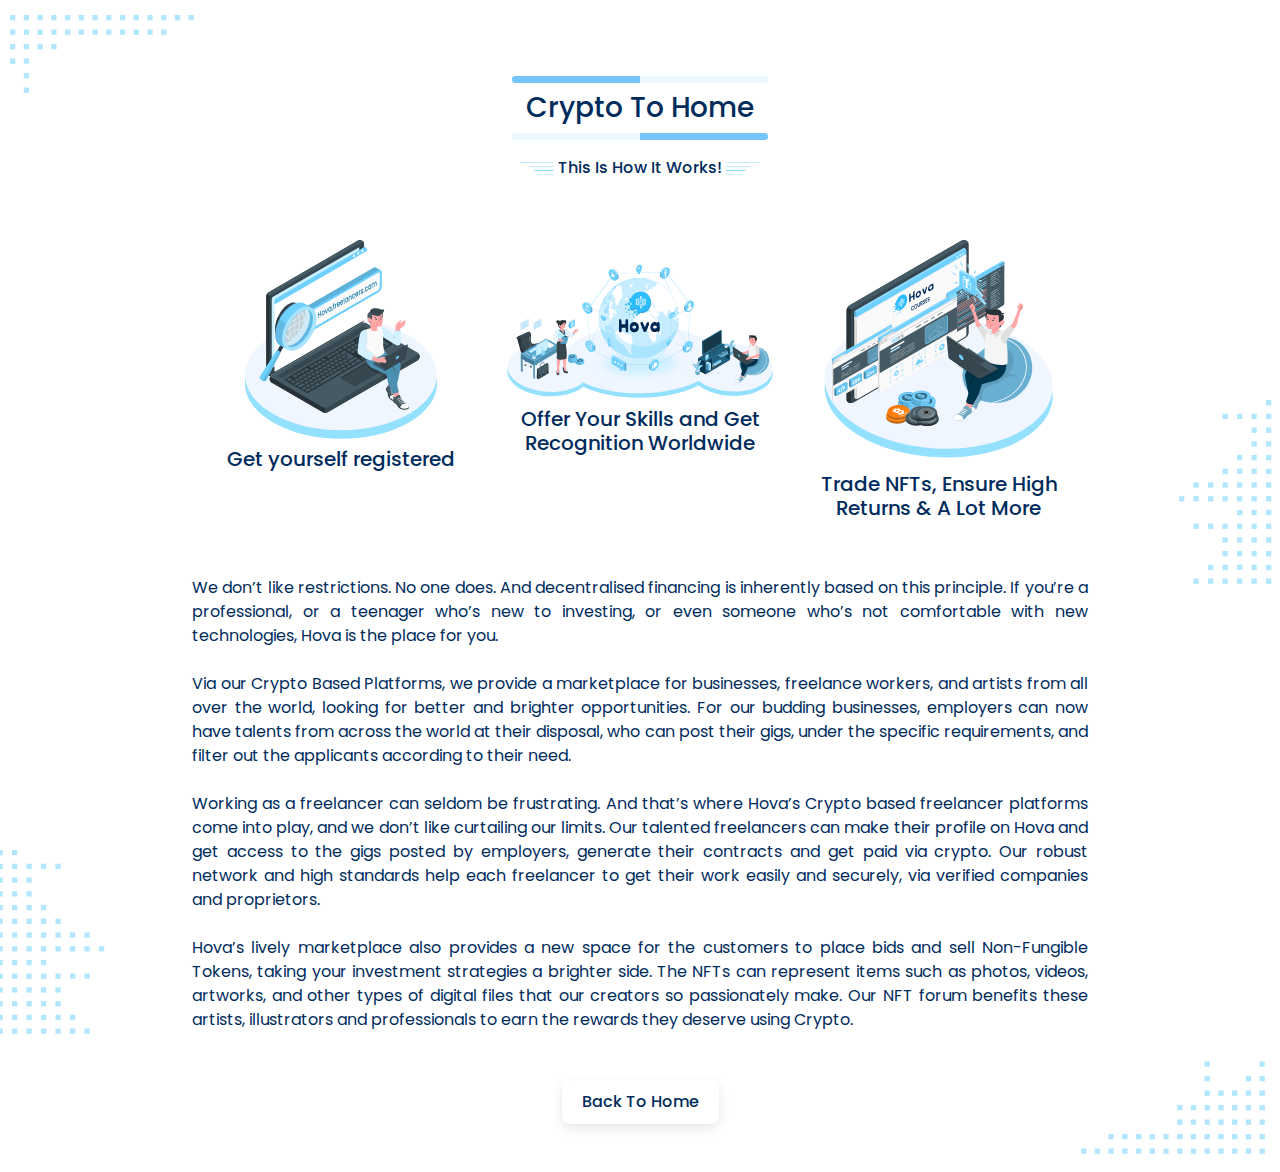
==== crypto-based-platform.html @ c8c5dfa0 "4 pages added" ====
<!DOCTYPE html>
<html lang="en">

<head>
    <meta charset="UTF-8">
    <meta http-equiv="X-UA-Compatible" content="IE=edge">
    <meta name="viewport" content="width=device-width, initial-scale=1.0">
    <title>Hova| Crypto To Home</title>
    <link rel="icon" href="assets/images/Favicon_Png.png" type="image/icon type">
    <meta name="theme-color" content="#76C5FF">

    <!-- Bootstrap -->
    <link rel="stylesheet" href="https://cdn.jsdelivr.net/npm/bootstrap@4.6.0/dist/css/bootstrap.min.css">
    <script src="https://cdnjs.cloudflare.com/ajax/libs/jquery/3.6.0/jquery.min.js" integrity="sha512-894YE6QWD5I59HgZOGReFYm4dnWc1Qt5NtvYSaNcOP+u1T9qYdvdihz0PPSiiqn/+/3e7Jo4EaG7TubfWGUrMQ==" crossorigin="anonymous" referrerpolicy="no-referrer"></script>
    <script src="https://cdn.jsdelivr.net/npm/popper.js@1.16.1/dist/umd/popper.min.js"></script>
    <script src="https://cdn.jsdelivr.net/npm/bootstrap@4.6.0/dist/js/bootstrap.min.js"></script>
    <!-- Bootstrap End -->

    <!-- Fa fa icon -->
    <link rel="stylesheet" href="https://cdnjs.cloudflare.com/ajax/libs/font-awesome/4.7.0/css/font-awesome.min.css">
    <!-- Fa fa icon End -->

    <!--Aos Css-->
    <link href="https://unpkg.com/aos@2.3.1/dist/aos.css" rel="stylesheet">
    <!--Aos Css End-->

    <!-- Custom stylesheet -->
    <link rel="stylesheet" href="style.css">
    <link rel="stylesheet" href="timeline.css">
    <!-- Custom stylesheet End -->
</head>

<body class="position-relative">
    <!-- We are Listed on section -->
    <div class="dot2-img1">
        <img src="./assets/images/dot1-crytotohome.svg">
    </div>

    <div class="section-wrap col-10 mx-auto text-center">
        <hr class='colored mx-auto'>
        <h3 class="mt-n2 mb-n2">Crypto To Home</h3>
        <hr class='colored mx-auto' style="transform: rotate(180deg);">
        <div class="subhead"><img src="./assets/images/subleft.svg" alt="subleft"><span class="h6"> This Is How It
                Works! </span><img src="./assets/images/subright.svg" alt="subright" srcset=""></div>
    </div>

    <div class="row team-wrap mx-auto mb-5">
        <div class="col-lg-4 col-md-6 text-center"><img src="./assets/images/get-yourself-registered.svg" class="img-fluid" alt="callouragent">
            <div class="text-crypto h5 mt-2">Get yourself registered</div>
        </div>
        <div class="col-lg-4 col-md-6 text-center mt-4"><img src="./assets/images/offeryourskills.svg" class="img-fluid" alt="havea">
            <div class="text-crypto h5 mt-2">Offer Your Skills and Get Recognition Worldwide</div>
        </div>
        <div class="col-lg-4 col-md-6 text-center"><img src="./assets/images/tradenfts.svg" class="img-fluid" alt="Start Your Investment">
            <div class="text-crypto h5 mt-2">Trade NFTs, Ensure High Returns & A Lot More</div>
        </div>
        <div class="dot2-img2">
            <img src="./assets/images/dot2-crytotohome.svg">
        </div>
        <div class="dot2-img3">
            <img src="./assets/images/dot3-crytotohome.svg">
        </div>
        <div class="contents text-justify mt-5">
            We don’t like restrictions. No one does. And decentralised financing is inherently based on this principle. If you’re a professional, or a teenager who’s new to investing, or even someone who’s not comfortable with new technologies, Hova is the place
            for you. <br><br> Via our Crypto Based Platforms, we provide a marketplace for businesses, freelance workers, and artists from all over the world, looking for better and brighter opportunities. For our budding businesses, employers
            can now have talents from across the world at their disposal, who can post their gigs, under the specific requirements, and filter out the applicants according to their need.

            <br><br>Working as a freelancer can seldom be frustrating. And that’s where Hova’s Crypto based freelancer platforms come into play, and we don’t like curtailing our limits. Our talented freelancers can make their profile on Hova and get access
            to the gigs posted by employers, generate their contracts and get paid via crypto. Our robust network and high standards help each freelancer to get their work easily and securely, via verified companies and proprietors.<br><br>Hova’s lively
            marketplace also provides a new space for the customers to place bids and sell Non-Fungible Tokens, taking your investment strategies a brighter side. The NFTs can represent items such as photos, videos, artworks, and other types of digital
            files that our creators so passionately make. Our NFT forum benefits these artists, illustrators and professionals to earn the rewards they deserve using Crypto.

        </div>
        <a href="./index.html#CryptoToHome"><button type="button" class="shadow9 col-lg-12 mt-5 custom-button">Back To
                Home</button></a>
        <div class="dot2-img4">
            <img src="./assets/images/dot4-crytotohome.svg">
        </div>
    </div>

</body>

</html>
---- style.css ----
@import url("https://fonts.googleapis.com/css2?family=Poppins:wght@200;300;400;500;600;700;800&display=swap");
* {
    margin: 0;
    padding: 0;
    box-sizing: border-box;
}

:root {
    --DarkBlue: #002b5d;
    --LightBlue: #76c5ff;
    --MediumBlue: #094b98;
}

html {
    scroll-behavior: smooth;
}

body {
    font-family: "Poppins", sans-serif;
    color: var(--DarkBlue);
}

#btn-back-to-top {
    position: fixed;
    bottom: 20px;
    right: 20px;
    z-index: 100;
    display: none;
}

#neon_particles {
    position: fixed;
    top: 0;
    right: 0;
    bottom: 0;
    left: 0;
    z-index: -10;
}

.shadow6 {
    box-shadow: rgba(99, 99, 99, 0.2) 0px 2px 8px 0px;
}

.shadow9 {
    box-shadow: rgba(0, 0, 0, 0.1) 0px 4px 12px;
}

.custom-button {
    background-color: white;
    font-weight: 500;
    border: none;
    border-radius: 8px;
    padding: 10px 20px;
    color: var(--DarkBlue);
    clear: both;
    display: inline-block;
    overflow: hidden;
    white-space: nowrap;
}

.custom-button:hover {
    transition: .6s;
    background-color: var(--DarkBlue);
    color: white;
}

.header-nav {
    background-color: rgb(255, 255, 255);
    box-shadow: rgba(17, 17, 26, 0.05) 0px 1px 0px, rgba(17, 17, 26, 0.1) 0px 0px 8px;
    border-bottom-right-radius: 15px;
    border-bottom-left-radius: 15px;
}

.nav-link {
    color: var(--DarkBlue) !important;
    clear: both;
    display: inline-block;
    overflow: hidden;
    white-space: nowrap;
}

.btn.focus,
.btn:focus {
    outline: 0;
    box-shadow: 0 0 0 0.2rem #fff;
}

.nav-item {
    margin: 0px 1vw;
}

.nav-link:hover {
    font-weight: 700;
}

.active {
    font-weight: 700 !important;
}

.section-wrap {
    width: 100%;
    height: auto;
    margin: 50px 0px;
    padding: 10px 80px;
}

.intro-text {
    font-size: 35px;
    color: var(--MediumBlue);
}

.intro-text .bold-text {
    color: var(--DarkBlue);
    font-weight: bold;
    text-shadow: 2px 2px 3px var(--LightBlue);
}

.image-one {
    width: 100%;
    height: auto;
    min-width: 340px;
}

.value-wrap {
    position: relative;
    margin: 100px auto 50px auto;
    background-color: white;
    padding: 10px 50px;
    border-radius: 8px;
    z-index: 3;
}

.value-group {
    background-color: #ebf9ff;
    margin: 10px;
    border-radius: 8px;
    padding: 5px 10px;
    color: var(--DarkBlue);
    font-size: 14px;
    min-width: 150px;
}

hr.colored {
    width: 20vw;
    min-width: 180px;
    border: 0;
    border-radius: 3px;
    height: 7px;
    /* in order to override TWBS stylesheet */
    background: -moz-linear-gradient(left, var(--LightBlue) 50%, #ebf9ff 50%);
    /* FF3.6+ */
    background: -webkit-linear-gradient(left, var(--LightBlue) 50%, #ebf9ff 50%);
    /* Chrome10+,Safari5.1+ */
    background: -o-linear-gradient(left, var(--LightBlue) 50%, #ebf9ff 50%);
    /* Opera 11.10+ */
    background: -ms-linear-gradient(left, var(--LightBlue) 50%, #ebf9ff 50%);
    /* IE10+ */
    background: linear-gradient(to right, var(--LightBlue) 50%, #ebf9ff 50%);
    /* W3C */
}

.section-title {
    font-size: 28px;
}


/* Custom card */

.custom-card-wrap {
    width: 70%;
    margin: 0px auto 120px auto;
    display: grid;
    grid-template-areas: "titleGroup cardImage" "cardDescription cardImage";
    grid-template-rows: 120px auto;
}

.custom-card-wrap-two {
    width: 70%;
    margin: 0px auto 120px auto;
    display: grid;
    grid-template-areas: "cardImage titleGroup" "cardImage cardDescription";
    grid-template-rows: 120px auto;
}

.custom-card-title-group {
    grid-area: titleGroup;
}

.custom-card-number {
    width: 90px;
}

.custom-card-title {
    transform: translate(50px, -100px);
    font-size: 27px;
    font-weight: 600;
    color: var(--DarkBlue);
}

.custom-card-image-wrap {
    grid-area: cardImage;
    text-align: right;
}

.custom-card-image-left {
    float: left;
}

.custom-card-description-wrap {
    grid-area: cardDescription;
}

.custom-card-description {
    transform: translate(50px, 0px);
    width: 400px;
}


/* Custom card End */


/* Team section */

.team-wrap {
    width: 70%;
    justify-content: center;
}

.team-card {
    min-width: 300px;
    text-align: center;
    margin-bottom: 20px;
}

.team-name {
    font-size: 15px;
    font-weight: 600;
}

.team-position {
    font-size: 14px;
    font-weight: 500;
}

.team-image {
    width: 70%;
    max-width: 250px;
    padding: 10px;
}


/* Team section end */


/* Video Player */

.video-wrap {
    width: 100%;
    min-height: 30vw;
    height: auto;
}

.color-dark {
    color: var(--DarkBlue);
}


/* Video Player End */


/* Listed on */

.listed-on-card {
    max-width: 280px;
    min-height: 90px;
    border-radius: 8px;
    text-align: center;
    margin: -10px 15px;
    margin-bottom: 45px;
    display: inline-flex;
    justify-content: center;
}

.listed-on-image {
    width: 60%;
    max-width: 200px;
    padding: 10px;
}


/* Listed on End */


/* Legal Section */

.legal-card-wrap {
    padding: 20px 40px;
    border-radius: 8px;
}

.legal-card-head {
    font-size: 20px;
    font-weight: 600;
    color: var(--DarkBlue);
    justify-content: space-between;
}

.legal-card-head i {
    font-size: 20px;
}


/* Legal Section End */


/* Footer */

.wrap {
    width: 100%;
    margin-top: 150px;
    display: flex;
    justify-content: flex-end;
}

.footer-wrap {
    width: 90%;
    border-top-left-radius: 15px;
    padding: 20px;
    display: grid;
    grid-template-areas: 'brand-card group-links' 'description group-links' 'social-links group-links' 'copyright copyright';
}

.footer-brand-card {
    margin-left: -50px;
    background-color: white;
    width: 250px;
    max-height: 100px;
    padding: 10px 0px;
    border-radius: 15px;
    display: inline-table;
    grid-area: brand-card;
}

.footer-description {
    width: 40vw;
    padding: 30px 80px 8px 80px;
    color: var(--DarkBlue);
    grid-area: description;
}

.footer-social-links {
    width: 40vw;
    padding: 30px 80px;
    display: flex;
    justify-content: space-between;
    grid-area: social-links;
}

.footer-group-links {
    padding: 50px 80px;
    grid-area: group-links;
    color: var(--DarkBlue);
}

.footer-copyright {
    grid-area: copyright;
    text-align: center;
    color: var(--DarkBlue);
}


/* Footer End */

@media only screen and (max-width: 1100px) {
    /* Footer */
    .footer-wrap {
        grid-template-areas: 'brand-card''description ' 'group-links' 'social-links' ' copyright';
    }
    .footer-description {
        width: 100%;
    }
    .footer-social-links {
        width: 100%;
    }
    .footer-group-links {
        padding: 30px 80px;
    }
    /* Footer End */
}

@media only screen and (min-width: 1770px) {
    /* Listed on */
    .listed-on-card {
        max-width: 20vw;
        margin: 10px 20px;
    }
    /* Listed on End */
}

@media only screen and (max-width: 1110px) {
    .team-card {
        min-width: 170px;
        text-align: center;
        margin-bottom: 20px;
    }
    .listed-on-card {
        min-width: 235px;
        padding: 15px;
    }
    /* Custom card */
    .custom-card-wrap {
        grid-template-areas: "titleGroup" "cardImage" "cardDescription";
    }
    .custom-card-wrap-two {
        grid-template-areas: "titleGroup" "cardImage" "cardDescription";
    }
    .custom-card-image-left {
        float: right;
    }
    /* Custom card End */
}

@media only screen and (max-width: 600px) {
    .section-title {
        font-size: 20px;
    }
    .section-wrap {
        margin-top: 10px;
        padding: 10px 20px;
    }
    .intro-text {
        font-size: 5.3vw;
    }
    .intro-text .bold-text {
        text-shadow: none;
    }
    .value-wrap {
        width: 90%;
    }
    .custom-button {
        font-size: 14px;
    }
    .image-one {
        margin-top: 15px;
    }
    /* Custom card */
    .custom-card-wrap {
        width: 80%;
        grid-template-areas: "titleGroup" "cardImage" "cardDescription";
    }
    .custom-card-wrap-two {
        width: 80%;
        grid-template-areas: "titleGroup" "cardImage" "cardDescription";
    }
    .custom-card-number {
        width: 50px;
    }
    .custom-card-title {
        transform: translate(40px, -60px);
        font-size: 18px;
        font-weight: 600;
        width: 170px;
    }
    .custom-card-description {
        transform: translate(0px, 0px);
        width: 100%;
        font-size: 14px;
        margin-top: 40px;
    }
    /* Custom card End */
    /* Team section */
    .team-wrap {
        width: 90%;
    }
    .team-card {
        min-width: 161px;
    }
    .team-name {
        font-size: 14px;
    }
    .team-position {
        font-size: 12px;
    }
    .team-image {
        width: 100%;
        padding: 10px 0px;
    }
    /* Team section end */
    /* Listed on */
    .listed-on-card {
        width: 100%;
    }
    .listed-on-image {
        width: 70%;
    }
    /* Listed on End */
    /* Legal Section */
    .legal-card-wrap {
        padding: 10px 20px;
    }
    .legal-card-head {
        font-size: 18px;
    }
    .legal-card-head i {
        font-size: 15px;
    }
    /* Legal Section End */
    /* Footer */
    .footer-description {
        font-size: 15px;
        padding: 30px 10px 8px 10px;
    }
    .footer-social-links {
        width: 100%;
        padding: 10px;
    }
    .footer-group-links {
        font-size: 15px;
        padding: 20px 10px;
        grid-area: group-links;
    }
    .footer-copyright {
        font-size: 14px;
    }
    /* Footer End */
}

@media (max-width: 2000px) and (min-width: 1700px) {
    .nav-item {
        margin: 0px 2vw;
    }
    .hero-text {
        margin-left: 100px;
        margin-top: 100px;
    }
    .intro-text {
        font-size: 46px;
    }
}

@media (max-width: 1700px) and (min-width: 1400px) {
    .hero-text {
        margin-left: 100px;
        margin-top: 70px;
    }
    .intro-text {
        font-size: 38px;
    }
}


/* New style*/

.dot-img1 {
    position: absolute;
    z-index: 0;
    top: 80px;
    left: -40px;
    transform: rotate(90deg);
}

.dot-img2 {
    position: absolute;
    z-index: 0;
    top: 70px;
    left: 250px;
}

.dot-img3 {
    position: absolute;
    z-index: 0;
    top: 70px;
    right: 0;
}

.dot-img4 {
    position: absolute;
    z-index: 0;
    top: 170px;
    right: 250px;
}

.dot-img5 {
    position: absolute;
    z-index: 0;
    top: 420px;
    right: -30px;
    transform: rotate(90deg);
}

.dot-img6 {
    position: absolute;
    z-index: 0;
    top: 1200px;
    left: -50px;
    transform: rotate(90deg);
}

.dot-img7 {
    position: absolute;
    z-index: 0;
    left: 5px;
    top: 6px;
    z-index: 2;
    transform: rotate();
    overflow: hidden;
    opacity: 0.5;
}

.dot-img8 {
    position: absolute;
    z-index: 0;
    right: 0px;
    top: 100rem;
    z-index: 0;
    overflow: hidden;
}

.dot-img9 {
    position: absolute;
    z-index: 0;
    left: 0;
    top: 150rem;
    z-index: 0;
    overflow: hidden;
    transform: rotate(180deg);
}

.dot-img10 {
    position: absolute;
    z-index: 0;
    right: -180px;
    top: 6px;
    z-index: 0;
    overflow: hidden;
}

.dot-img11 {
    position: absolute;
    z-index: 0;
    right: -180px;
    top: 6px;
    z-index: 0;
    overflow: hidden;
}

#TokenmicsSection {
    margin-top: 150px;
}

.tokenomics-main-wrapper {
    display: flex;
    flex-flow: wrap;
}

.tokenmics-card {
    border-radius: 30px;
    text-align: left;
    z-index: 3;
    display: inline;
    width: 50%;
    margin-left: 100px;
    padding: 0% 3% 0% 2%;
}

.shadow-img1 {
    position: absolute;
    left: 270px;
    top: -20px;
    z-index: 0;
}

.shadow-img2 {
    position: absolute;
    left: -100px;
    top: 150px;
    z-index: 0;
}

.bullet-img {
    transform: rotate(-20deg);
    width: 25px;
    height: 25px;
}

.token-round {
    right: 0;
    z-index: 1;
    left: -200px;
}

@media (max-width: 640px) {
    .dot-img3 {
        display: none;
    }
    .dot-img1 {
        display: none;
    }
    .dot-img2 {
        display: none;
    }
    .dot-img8 {
        display: none;
    }
    .dot-img10 {
        display: none;
    }
}

@media (max-width: 1124px) {
    .token-round {
        display: none;
    }
    .shadow-img1 {
        display: none;
    }
    .shadow-img2 {
        display: none;
    }
    .tokenmics-card {
        width: 90%;
        margin: 0px auto;
    }
}

@media (min-width: 1440px) {
    .dot-img2 {
        left: 400px;
    }
    .dot-img3 {
        right: 0;
    }
    .dot-img4 {
        right: 400px;
    }
}


/*Faq section style*/

.faq-wrapper {
    width: 73%;
    margin: 0px auto;
}

.img-fluid1 {
    width: 120px;
    margin-top: 15px;
}

.answer {
    color: var(--DarkBlue);
}

.question-text {
    margin: auto 0px;
    text-decoration: none;
}

.question-answer-wrapper {
    margin-bottom: 50px;
}

.question {
    color: var(--DarkBlue);
    font-weight: bold;
}

.accordion-wrapper {
    background-color: #fff;
    text-decoration: none;
    border: none
}

@media (max-width: 400px) {
    .faq-wrapper {
        margin: 0%;
        width: 100%;
        overflow-wrap: break-word;
    }
    .answer {
        max-width: 90%;
        font-size: 14px;
    }
    .question {
        max-width: 90%;
        font-size: 14px;
    }
    .img-fluid1 {
        min-width: 100px;
    }
}


/* FAQ End */


/*Crypto to home style*/

.dot2-img1 {
    position: absolute;
    left: 10px;
    top: -35px;
}

.dot2-img2 {
    position: absolute;
    right: 0px;
    top: 350px;
    z-index: -1;
}

.dot2-img3 {
    position: absolute;
    left: 0px;
    top: 50rem;
    z-index: -1;
}

.dot2-img4 {
    position: absolute;
    right: 15px;
    bottom: -30px;
    z-index: -1;
}

@media (max-width: 360px) {
    .dot2-img2 {
        display: none;
    }
    .dot2-img3 {
        display: none;
    }
}
---- timeline.css ----
.timeline {
    position: relative;
    width: 100%;
    padding: 30px 0;
}

.timeline .timeline-container {
    position: relative;
    width: 100%;
}

.timeline .timeline-end,
.timeline .timeline-start,
.timeline .timeline-year {
    position: relative;
    width: 100%;
    text-align: center;
    z-index: 1;
}

.timeline .timeline-end p,
.timeline .timeline-start p,
.timeline .timeline-year p {
    display: inline-block;
    width: 80px;
    height: 80px;
    margin: 0;
    padding: 30px 0;
    text-align: center;
    background: linear-gradient(#2DBDFF, #2DBDFF);
    border-radius: 100px;
    box-shadow: 0 0 5px rgba(0, 0, 0, .4);
    color: #ffffff;
    font-size: 14px;
    text-transform: uppercase;
}

.timeline .timeline-year {
    margin: 30px 0;
}

.timeline .timeline-continue {
    position: relative;
    width: 100%;
    padding: 60px 0;
}

.timeline .timeline-continue::after {
    position: absolute;
    content: "";
    width: 1px;
    height: 100%;
    top: 0;
    left: 50%;
    margin-left: -1px;
    background: #2DBDFF;
}

.timeline .row.timeline-left,
.timeline .row.timeline-right .timeline-date {
    text-align: right;
}

.timeline .row.timeline-right,
.timeline .row.timeline-left .timeline-date {
    text-align: left;
}

.timeline .timeline-date {
    font-size: 20px;
    font-weight: 600;
    margin: 38px 0 0 0;
}

.timeline .timeline-date::after {
    content: '';
    display: block;
    position: absolute;
    width: 14px;
    height: 14px;
    top: 45px;
    background: linear-gradient(#2DBDFF, #2DBDFF);
    box-shadow: 0 0 5px rgba(0, 0, 0, .4);
    border-radius: 15px;
    z-index: 1;
}

.timeline .row.timeline-left .timeline-date::after {
    left: -7px;
}

.timeline .row.timeline-right .timeline-date::after {
    right: -7px;
}

.timeline-box {
    box-shadow: rgba(99, 99, 99, 0.2) 0px 2px 8px 0px;
}

.timeline .timeline-box,
.timeline .timeline-launch {
    position: relative;
    display: inline-block;
    margin: 15px;
    padding: 20px;
    border: 1px solid #dddddd;
    border-radius: 6px;
    background: #ffffff;
}

.timeline .timeline-launch {
    width: 100%;
    margin: 15px 0;
    padding: 0;
    border: none;
    text-align: center;
    background: transparent;
}

.timeline .timeline-box::after,
.timeline .timeline-box::before {
    content: '';
    display: block;
    position: absolute;
    width: 0;
    height: 0;
    border-style: solid;
}

.timeline .row.timeline-left .timeline-box::after,
.timeline .row.timeline-left .timeline-box::before {
    left: 100%;
}

.timeline .row.timeline-right .timeline-box::after,
.timeline .row.timeline-right .timeline-box::before {
    right: 100%;
}

.timeline .timeline-launch .timeline-box::after,
.timeline .timeline-launch .timeline-box::before {
    left: 50%;
    margin-left: -10px;
}

.timeline .timeline-box::after {
    top: 26px;
    border-color: transparent transparent transparent #ffffff;
    border-width: 10px;
}

.timeline .timeline-box::before {
    top: 25px;
    border-color: transparent transparent transparent #dddddd;
    border-width: 11px;
}

.timeline .row.timeline-right .timeline-box::after {
    border-color: transparent #ffffff transparent transparent;
}

.timeline .row.timeline-right .timeline-box::before {
    border-color: transparent #dddddd transparent transparent;
}

.timeline .timeline-launch .timeline-box::after {
    top: -20px;
    border-color: transparent transparent #dddddd transparent;
}

.timeline .timeline-launch .timeline-box::before {
    top: -19px;
    border-color: transparent transparent #ffffff transparent;
    border-width: 10px;
    z-index: 1;
}

.timeline .timeline-box .timeline-icon {
    position: relative;
    width: 40px;
    height: auto;
    float: left;
}

.timeline .timeline-icon i {
    font-size: 25px;
    color: #2DBDFF;
}

.timeline .timeline-box .timeline-text {
    position: relative;
    width: calc(100% - 40px);
    float: left;
}

.timeline .timeline-launch .timeline-text {
    width: 100%;
}

.timeline .timeline-text h3 {
    font-size: 16px;
    font-weight: 600;
    margin-bottom: 3px;
}

.timeline .timeline-text p {
    font-size: 14px;
    font-weight: 400;
    margin-bottom: 0;
}

@media (max-width: 768px) {
    .timeline .timeline-continue::after {
        left: 40px;
    }
    .timeline .timeline-end,
    .timeline .timeline-start,
    .timeline .timeline-year,
    .timeline .row.timeline-left,
    .timeline .row.timeline-right .timeline-date,
    .timeline .row.timeline-right,
    .timeline .row.timeline-left .timeline-date,
    .timeline .timeline-launch {
        text-align: left;
    }
    .timeline .row.timeline-left .timeline-date::after,
    .timeline .row.timeline-right .timeline-date::after {
        left: 47px;
    }
    .timeline .timeline-box,
    .timeline .row.timeline-right .timeline-date,
    .timeline .row.timeline-left .timeline-date {
        margin-left: 55px;
    }
    .timeline .timeline-launch .timeline-box {
        margin-left: 0;
    }
    .timeline .row.timeline-left .timeline-box::after {
        left: -20px;
        border-color: transparent #ffffff transparent transparent;
    }
    .timeline .row.timeline-left .timeline-box::before {
        left: -22px;
        border-color: transparent #dddddd transparent transparent;
    }
    .timeline .timeline-launch .timeline-box::after,
    .timeline .timeline-launch .timeline-box::before {
        left: 30px;
        margin-left: 0;
    }
}
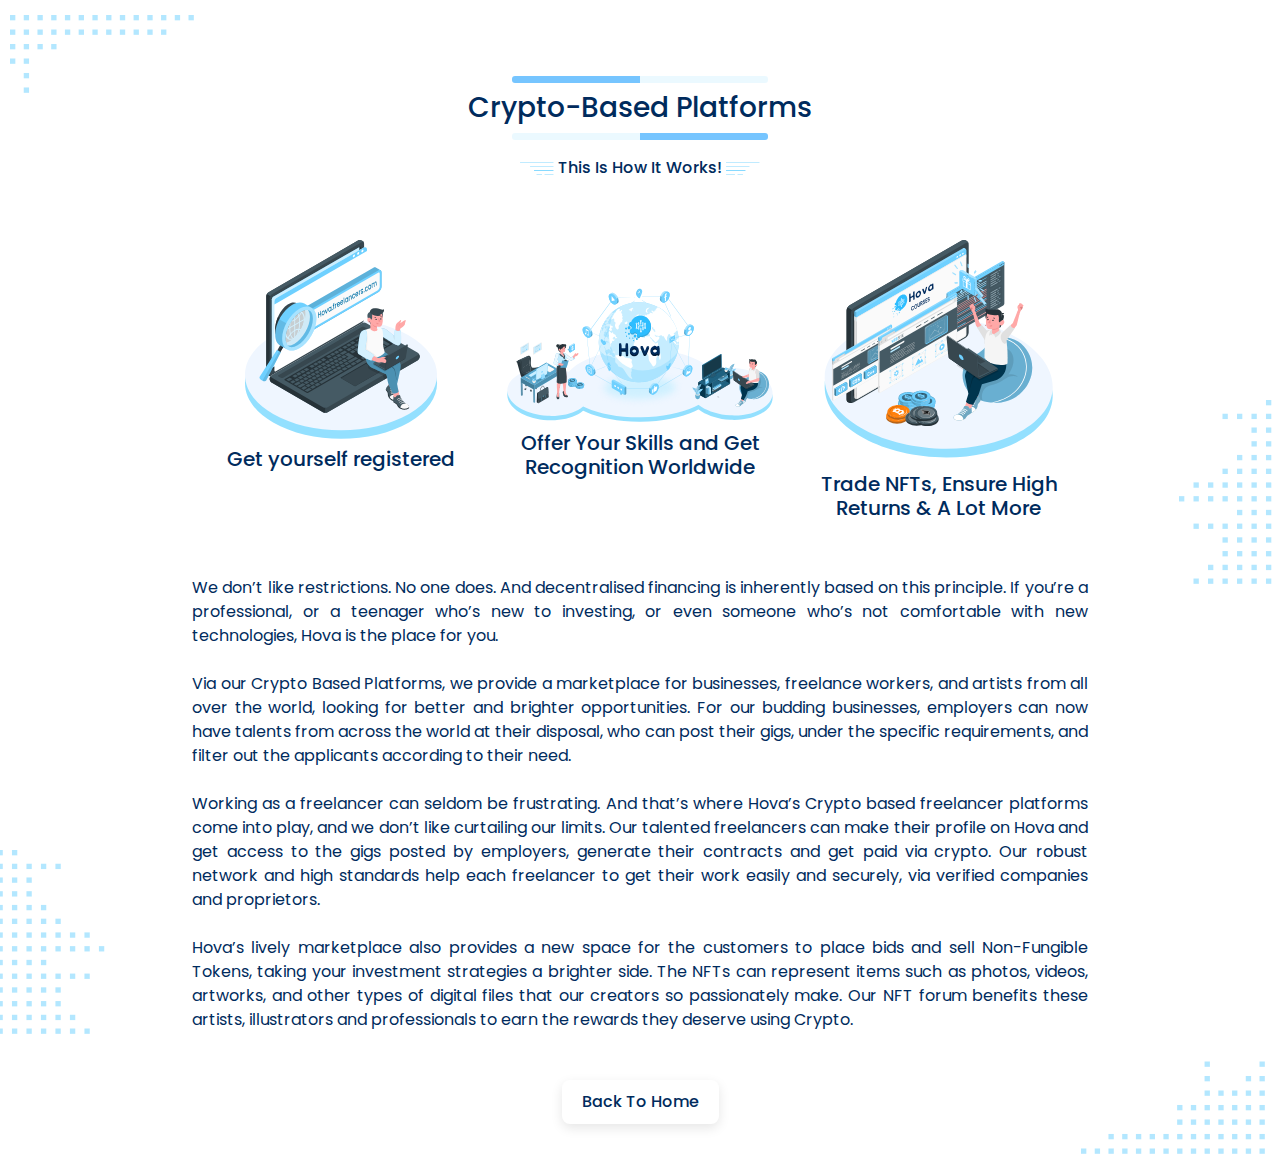
==== commit 917373a1: "Finished sub pages" ====
--- a/crypto-based-platform.html
+++ b/crypto-based-platform.html
@@ -5,7 +5,7 @@
     <meta charset="UTF-8">
     <meta http-equiv="X-UA-Compatible" content="IE=edge">
     <meta name="viewport" content="width=device-width, initial-scale=1.0">
-    <title>Hova| Crypto To Home</title>
+    <title>Hova| Crypto-Based Platforms</title>
     <link rel="icon" href="assets/images/Favicon_Png.png" type="image/icon type">
     <meta name="theme-color" content="#76C5FF">
 
@@ -20,14 +20,8 @@
     <link rel="stylesheet" href="https://cdnjs.cloudflare.com/ajax/libs/font-awesome/4.7.0/css/font-awesome.min.css">
     <!-- Fa fa icon End -->
 
-    <!--Aos Css-->
-    <link href="https://unpkg.com/aos@2.3.1/dist/aos.css" rel="stylesheet">
-    <!--Aos Css End-->
-
     <!-- Custom stylesheet -->
-    <link rel="stylesheet" href="style.css">
-    <link rel="stylesheet" href="timeline.css">
-    <!-- Custom stylesheet End -->
+    <link rel="stylesheet" href="./assets/libs/style.css">
 </head>
 
 <body class="position-relative">
@@ -38,7 +32,7 @@
 
     <div class="section-wrap col-10 mx-auto text-center">
         <hr class='colored mx-auto'>
-        <h3 class="mt-n2 mb-n2">Crypto To Home</h3>
+        <h3 class="mt-n2 mb-n2">Crypto-Based Platforms</h3>
         <hr class='colored mx-auto' style="transform: rotate(180deg);">
         <div class="subhead"><img src="./assets/images/subleft.svg" alt="subleft"><span class="h6"> This Is How It
                 Works! </span><img src="./assets/images/subright.svg" alt="subright" srcset=""></div>
@@ -48,7 +42,7 @@
         <div class="col-lg-4 col-md-6 text-center"><img src="./assets/images/get-yourself-registered.svg" class="img-fluid" alt="callouragent">
             <div class="text-crypto h5 mt-2">Get yourself registered</div>
         </div>
-        <div class="col-lg-4 col-md-6 text-center mt-4"><img src="./assets/images/offeryourskills.svg" class="img-fluid" alt="havea">
+        <div class="col-lg-4 col-md-6 text-center mt-lg-5"><img src="./assets/images/offeryourskills.svg" class="img-fluid" alt="havea">
             <div class="text-crypto h5 mt-2">Offer Your Skills and Get Recognition Worldwide</div>
         </div>
         <div class="col-lg-4 col-md-6 text-center"><img src="./assets/images/tradenfts.svg" class="img-fluid" alt="Start Your Investment">
@@ -66,12 +60,13 @@
             can now have talents from across the world at their disposal, who can post their gigs, under the specific requirements, and filter out the applicants according to their need.
 
             <br><br>Working as a freelancer can seldom be frustrating. And that’s where Hova’s Crypto based freelancer platforms come into play, and we don’t like curtailing our limits. Our talented freelancers can make their profile on Hova and get access
-            to the gigs posted by employers, generate their contracts and get paid via crypto. Our robust network and high standards help each freelancer to get their work easily and securely, via verified companies and proprietors.<br><br>Hova’s lively
-            marketplace also provides a new space for the customers to place bids and sell Non-Fungible Tokens, taking your investment strategies a brighter side. The NFTs can represent items such as photos, videos, artworks, and other types of digital
-            files that our creators so passionately make. Our NFT forum benefits these artists, illustrators and professionals to earn the rewards they deserve using Crypto.
+            to the gigs posted by employers, generate their contracts and get paid via crypto. Our robust network and high standards help each freelancer to get their work easily and securely, via verified companies and proprietors.
+            <br><br>Hova’s lively marketplace also provides a new space for the customers to place bids and sell Non-Fungible Tokens, taking your investment strategies a brighter side. The NFTs can represent items such as photos, videos, artworks, and
+            other types of digital files that our creators so passionately make. Our NFT forum benefits these artists, illustrators and professionals to earn the rewards they deserve using Crypto.
 
         </div>
-        <a href="./index.html#CryptoToHome"><button type="button" class="shadow9 col-lg-12 mt-5 custom-button">Back To
+        <a href="./index.html#Crypto-BasedPlatforms"><button type="button"
+                class="shadow9 col-lg-12 mt-5 custom-button">Back To
                 Home</button></a>
         <div class="dot2-img4">
             <img src="./assets/images/dot4-crytotohome.svg">
--- a/assets/libs/style.css
+++ b/assets/libs/style.css
@@ -0,0 +1,818 @@
+@import url("https://fonts.googleapis.com/css2?family=Poppins:wght@200;300;400;500;600;700;800&display=swap");
+* {
+    margin: 0;
+    padding: 0;
+    box-sizing: border-box;
+}
+
+:root {
+    --DarkBlue: #002b5d;
+    --LightBlue: #76c5ff;
+    --MediumBlue: #094b98;
+}
+
+html {
+    scroll-behavior: smooth;
+}
+
+body {
+    font-family: "Poppins", sans-serif;
+    color: var(--DarkBlue);
+}
+
+#btn-back-to-top {
+    position: fixed;
+    bottom: 20px;
+    right: 20px;
+    z-index: 100;
+    display: none;
+}
+
+#neon_particles {
+    position: fixed;
+    top: 0;
+    right: 0;
+    bottom: 0;
+    left: 0;
+    z-index: -10;
+}
+
+.shadow6 {
+    box-shadow: rgba(99, 99, 99, 0.2) 0px 2px 8px 0px;
+}
+
+.shadow9 {
+    box-shadow: rgba(0, 0, 0, 0.1) 0px 4px 12px;
+}
+
+.custom-button {
+    background-color: white;
+    font-weight: 500;
+    border: none;
+    border-radius: 8px;
+    padding: 10px 20px;
+    color: var(--DarkBlue);
+    clear: both;
+    display: inline-block;
+    overflow: hidden;
+    white-space: nowrap;
+}
+
+.custom-button:hover {
+    transition: .6s;
+    background-color: var(--DarkBlue);
+    color: white;
+}
+
+.header-nav {
+    background-color: rgb(255, 255, 255);
+    box-shadow: rgba(17, 17, 26, 0.05) 0px 1px 0px, rgba(17, 17, 26, 0.1) 0px 0px 8px;
+    border-bottom-right-radius: 15px;
+    border-bottom-left-radius: 15px;
+}
+
+.nav-link {
+    color: var(--DarkBlue) !important;
+    clear: both;
+    display: inline-block;
+    overflow: hidden;
+    white-space: nowrap;
+}
+
+.btn.focus,
+.btn:focus {
+    outline: 0;
+    box-shadow: 0 0 0 0.2rem #fff;
+}
+
+.nav-item {
+    margin: 0px 1vw;
+}
+
+.nav-link:hover {
+    font-weight: 700;
+}
+
+.active {
+    font-weight: 700 !important;
+}
+
+.section-wrap {
+    width: 100%;
+    height: auto;
+    margin: 50px 0px;
+    padding: 10px 80px;
+}
+
+.intro-text {
+    font-size: 35px;
+    color: var(--MediumBlue);
+}
+
+.intro-text .bold-text {
+    color: var(--DarkBlue);
+    font-weight: bold;
+    text-shadow: 2px 2px 3px var(--LightBlue);
+}
+
+.image-one {
+    width: 100%;
+    height: auto;
+    min-width: 340px;
+}
+
+.value-wrap {
+    position: relative;
+    margin: 100px auto 50px auto;
+    background-color: white;
+    padding: 10px 50px;
+    border-radius: 8px;
+    z-index: 3;
+}
+
+.value-group {
+    background-color: #ebf9ff;
+    margin: 10px;
+    border-radius: 8px;
+    padding: 5px 10px;
+    color: var(--DarkBlue);
+    font-size: 14px;
+    min-width: 150px;
+}
+
+hr.colored {
+    width: 20vw;
+    min-width: 180px;
+    border: 0;
+    border-radius: 3px;
+    height: 7px;
+    /* in order to override TWBS stylesheet */
+    background: -moz-linear-gradient(left, var(--LightBlue) 50%, #ebf9ff 50%);
+    /* FF3.6+ */
+    background: -webkit-linear-gradient(left, var(--LightBlue) 50%, #ebf9ff 50%);
+    /* Chrome10+,Safari5.1+ */
+    background: -o-linear-gradient(left, var(--LightBlue) 50%, #ebf9ff 50%);
+    /* Opera 11.10+ */
+    background: -ms-linear-gradient(left, var(--LightBlue) 50%, #ebf9ff 50%);
+    /* IE10+ */
+    background: linear-gradient(to right, var(--LightBlue) 50%, #ebf9ff 50%);
+    /* W3C */
+}
+
+.section-title {
+    font-size: 28px;
+}
+
+
+/* Custom card */
+
+.custom-card-wrap {
+    width: 70%;
+    margin: 0px auto 120px auto;
+    display: grid;
+    grid-template-areas: "titleGroup cardImage" "cardDescription cardImage";
+    grid-template-rows: 120px auto;
+}
+
+.custom-card-wrap-two {
+    width: 70%;
+    margin: 0px auto 120px auto;
+    display: grid;
+    grid-template-areas: "cardImage titleGroup" "cardImage cardDescription";
+    grid-template-rows: 120px auto;
+}
+
+.custom-card-title-group {
+    grid-area: titleGroup;
+}
+
+.custom-card-number {
+    width: 90px;
+}
+
+.custom-card-title {
+    transform: translate(50px, -100px);
+    font-size: 27px;
+    font-weight: 600;
+    color: var(--DarkBlue);
+}
+
+.custom-card-image-wrap {
+    grid-area: cardImage;
+    text-align: right;
+}
+
+.custom-card-image-left {
+    float: left;
+}
+
+.custom-card-description-wrap {
+    grid-area: cardDescription;
+}
+
+.custom-card-description {
+    transform: translate(50px, 0px);
+    width: 400px;
+}
+
+
+/* Custom card End */
+
+
+/* Team section */
+
+.team-wrap {
+    width: 70%;
+    justify-content: center;
+}
+
+.team-card {
+    min-width: 300px;
+    text-align: center;
+    margin-bottom: 20px;
+}
+
+.team-name {
+    font-size: 15px;
+    font-weight: 600;
+}
+
+.team-position {
+    font-size: 14px;
+    font-weight: 500;
+}
+
+.team-image {
+    width: 70%;
+    max-width: 250px;
+    padding: 10px;
+}
+
+
+/* Team section end */
+
+
+/* Video Player */
+
+.video-wrap {
+    width: 100%;
+    min-height: 30vw;
+    height: auto;
+}
+
+.color-dark {
+    color: var(--DarkBlue);
+}
+
+
+/* Video Player End */
+
+
+/* Listed on */
+
+.listed-on-card {
+    max-width: 280px;
+    min-height: 90px;
+    border-radius: 8px;
+    text-align: center;
+    margin: -10px 15px;
+    margin-bottom: 45px;
+    display: inline-flex;
+    justify-content: center;
+}
+
+.listed-on-image {
+    width: 60%;
+    max-width: 200px;
+    padding: 10px;
+}
+
+
+/* Listed on End */
+
+
+/*Faq section*/
+
+.faq-wrapper {
+    width: 73%;
+    margin: 0px auto;
+}
+
+@media (max-width: 400px) {
+    .faq-wrapper {
+        margin: 0%;
+        width: 100%;
+        overflow-wrap: break-word;
+    }
+}
+
+.faq-card-wrap {
+    padding: 20px 40px;
+    border-radius: 8px;
+}
+
+.faq-card-head {
+    font-size: 18px;
+    font-weight: 600;
+    color: var(--DarkBlue);
+    cursor: pointer;
+    justify-content: space-between;
+}
+
+.faq-card-arrow {
+    font-size: 20px;
+    min-width: 50px;
+    height: 40px;
+}
+
+
+/* FAQ End */
+
+
+/* Footer */
+
+.wrap {
+    width: 100%;
+    margin-top: 150px;
+    display: flex;
+    justify-content: flex-end;
+}
+
+.footer-wrap {
+    width: 90%;
+    border-top-left-radius: 15px;
+    padding: 20px;
+    display: grid;
+    grid-template-areas: 'brand-card group-links' 'description group-links' 'social-links group-links' 'copyright copyright';
+}
+
+.footer-brand-card {
+    margin-left: -50px;
+    background-color: white;
+    width: 250px;
+    max-height: 100px;
+    padding: 10px 0px;
+    border-radius: 15px;
+    display: inline-table;
+    grid-area: brand-card;
+}
+
+.footer-description {
+    width: 40vw;
+    padding: 30px 80px 8px 80px;
+    color: var(--DarkBlue);
+    grid-area: description;
+}
+
+.footer-social-links {
+    width: 40vw;
+    padding: 30px 80px;
+    display: flex;
+    justify-content: space-between;
+    grid-area: social-links;
+}
+
+.footer-group-links {
+    padding: 50px 80px;
+    grid-area: group-links;
+    color: var(--DarkBlue);
+}
+
+.footer-copyright {
+    grid-area: copyright;
+    text-align: center;
+    color: var(--DarkBlue);
+}
+
+
+/* Footer End */
+
+@media only screen and (max-width: 1100px) {
+    /* Footer */
+    .footer-wrap {
+        grid-template-areas: 'brand-card''description ' 'group-links' 'social-links' ' copyright';
+    }
+    .footer-description {
+        width: 100%;
+    }
+    .footer-social-links {
+        width: 100%;
+    }
+    .footer-group-links {
+        padding: 30px 80px;
+    }
+    /* Footer End */
+}
+
+@media only screen and (min-width: 1770px) {
+    /* Listed on */
+    .listed-on-card {
+        max-width: 20vw;
+        margin: 10px 20px;
+    }
+    /* Listed on End */
+}
+
+@media only screen and (max-width: 1110px) {
+    .team-card {
+        min-width: 170px;
+        text-align: center;
+        margin-bottom: 20px;
+    }
+    .listed-on-card {
+        min-width: 235px;
+        padding: 15px;
+    }
+    /* Custom card */
+    .custom-card-wrap {
+        grid-template-areas: "titleGroup" "cardImage" "cardDescription";
+    }
+    .custom-card-wrap-two {
+        grid-template-areas: "titleGroup" "cardImage" "cardDescription";
+    }
+    .custom-card-image-left {
+        float: right;
+    }
+    /* Custom card End */
+}
+
+@media only screen and (max-width: 600px) {
+    .section-title {
+        font-size: 20px;
+    }
+    .section-wrap {
+        margin-top: 10px;
+        padding: 10px 20px;
+    }
+    .intro-text {
+        font-size: 5.3vw;
+    }
+    .intro-text .bold-text {
+        text-shadow: none;
+    }
+    .value-wrap {
+        width: 90%;
+    }
+    .custom-button {
+        font-size: 14px;
+    }
+    .image-one {
+        margin-top: 15px;
+    }
+    /* Custom card */
+    .custom-card-wrap {
+        width: 80%;
+        grid-template-areas: "titleGroup" "cardImage" "cardDescription";
+    }
+    .custom-card-wrap-two {
+        width: 80%;
+        grid-template-areas: "titleGroup" "cardImage" "cardDescription";
+    }
+    .custom-card-number {
+        width: 50px;
+    }
+    .custom-card-title {
+        transform: translate(40px, -60px);
+        font-size: 18px;
+        font-weight: 600;
+        width: 170px;
+    }
+    .custom-card-description {
+        transform: translate(0px, 0px);
+        width: 100%;
+        font-size: 14px;
+        margin-top: 40px;
+    }
+    /* Custom card End */
+    /* Team section */
+    .team-wrap {
+        width: 90%;
+    }
+    .team-card {
+        min-width: 161px;
+    }
+    .team-name {
+        font-size: 14px;
+    }
+    .team-position {
+        font-size: 12px;
+    }
+    .team-image {
+        width: 100%;
+        padding: 10px 0px;
+    }
+    /* Team section end */
+    /* Listed on */
+    .listed-on-card {
+        width: 100%;
+    }
+    .listed-on-image {
+        width: 70%;
+    }
+    /* Listed on End */
+    /* FAQ Section  */
+    .faq-card-wrap {
+        padding: 10px 20px;
+    }
+    .faq-card-head {
+        font-size: 15px;
+    }
+    .faq-card-arrow {
+        font-size: 15px;
+        height: 35px;
+    }
+    .faq-card-body {
+        font-size: 14px;
+    }
+    /* FAQ Section End */
+    /* Footer */
+    .footer-description {
+        font-size: 15px;
+        padding: 30px 10px 8px 10px;
+    }
+    .footer-social-links {
+        width: 100%;
+        padding: 10px;
+    }
+    .footer-group-links {
+        font-size: 15px;
+        padding: 20px 10px;
+        grid-area: group-links;
+    }
+    .footer-copyright {
+        font-size: 14px;
+    }
+    /* Footer End */
+}
+
+@media (max-width: 2000px) and (min-width: 1700px) {
+    .nav-item {
+        margin: 0px 2vw;
+    }
+    .hero-text {
+        margin-left: 100px;
+        margin-top: 100px;
+    }
+    .intro-text {
+        font-size: 46px;
+    }
+}
+
+@media (max-width: 1700px) and (min-width: 1400px) {
+    .hero-text {
+        margin-left: 100px;
+        margin-top: 70px;
+    }
+    .intro-text {
+        font-size: 38px;
+    }
+}
+
+
+/* New style*/
+
+.dot-img1 {
+    position: absolute;
+    z-index: 0;
+    top: 80px;
+    left: -40px;
+    transform: rotate(90deg);
+}
+
+.dot-img2 {
+    position: absolute;
+    z-index: 0;
+    top: 70px;
+    left: 250px;
+}
+
+.dot-img3 {
+    position: absolute;
+    z-index: 0;
+    top: 70px;
+    right: 0;
+}
+
+.dot-img4 {
+    position: absolute;
+    z-index: 0;
+    top: 170px;
+    right: 250px;
+}
+
+.dot-img5 {
+    position: absolute;
+    z-index: 0;
+    top: 420px;
+    right: -30px;
+    transform: rotate(90deg);
+}
+
+.dot-img6 {
+    position: absolute;
+    z-index: 0;
+    top: 1200px;
+    left: -50px;
+    transform: rotate(90deg);
+}
+
+.dot-img7 {
+    position: absolute;
+    z-index: 0;
+    left: 5px;
+    top: 6px;
+    z-index: 2;
+    transform: rotate();
+    overflow: hidden;
+    opacity: 0.5;
+}
+
+.dot-img8 {
+    position: absolute;
+    z-index: 0;
+    right: 0px;
+    top: 100rem;
+    z-index: 0;
+    overflow: hidden;
+}
+
+.dot-img9 {
+    position: absolute;
+    z-index: 0;
+    left: 0;
+    top: 150rem;
+    z-index: 0;
+    overflow: hidden;
+    transform: rotate(180deg);
+}
+
+.dot-img10 {
+    position: absolute;
+    z-index: 0;
+    right: -180px;
+    top: 6px;
+    z-index: 0;
+    overflow: hidden;
+}
+
+.dot-img11 {
+    position: absolute;
+    z-index: 0;
+    right: -180px;
+    top: 6px;
+    z-index: 0;
+    overflow: hidden;
+}
+
+#TokenmicsSection {
+    margin-top: 150px;
+}
+
+.tokenomics-main-wrapper {
+    display: flex;
+    flex-flow: wrap;
+}
+
+.tokenmics-card {
+    border-radius: 30px;
+    text-align: left;
+    z-index: 3;
+    display: inline;
+    width: 50%;
+    margin-left: 100px;
+    padding: 0% 3% 0% 2%;
+}
+
+.shadow-img1 {
+    position: absolute;
+    left: 270px;
+    top: -20px;
+    z-index: 0;
+}
+
+.shadow-img2 {
+    position: absolute;
+    left: -100px;
+    top: 150px;
+    z-index: 0;
+}
+
+.bullet-img {
+    transform: rotate(-20deg);
+    width: 25px;
+    height: 25px;
+}
+
+.token-round {
+    right: 0;
+    z-index: 1;
+    left: -200px;
+}
+
+@media (max-width: 640px) {
+    .dot-img3 {
+        display: none;
+    }
+    .dot-img1 {
+        display: none;
+    }
+    .dot-img2 {
+        display: none;
+    }
+    .dot-img8 {
+        display: none;
+    }
+    .dot-img10 {
+        display: none;
+    }
+}
+
+@media (max-width: 1124px) {
+    .token-round {
+        display: none;
+    }
+    .shadow-img1 {
+        display: none;
+    }
+    .shadow-img2 {
+        display: none;
+    }
+    .tokenmics-card {
+        width: 90%;
+        margin: 0px auto;
+    }
+}
+
+@media (min-width: 1440px) {
+    .dot-img2 {
+        left: 400px;
+    }
+    .dot-img3 {
+        right: 0;
+    }
+    .dot-img4 {
+        right: 400px;
+    }
+}
+
+
+/*Crypto to home style*/
+
+.dot2-img1 {
+    position: absolute;
+    left: 10px;
+    top: -35px;
+}
+
+.dot2-img2 {
+    position: absolute;
+    right: 0px;
+    top: 350px;
+    z-index: -1;
+}
+
+.dot2-img3 {
+    position: absolute;
+    left: 0px;
+    top: 50rem;
+    z-index: -1;
+}
+
+.dot2-img4 {
+    position: absolute;
+    right: 15px;
+    bottom: -30px;
+    z-index: -1;
+}
+
+@media (max-width: 360px) {
+    .dot2-img2 {
+        display: none;
+    }
+    .dot2-img3 {
+        display: none;
+    }
+}
+
+#text-crypto-wrapper {
+    display: grid;
+    grid-template-areas: 'text-crypto-title text-crypto-title' 'text-crypto-description text-crypto-img';
+}
+
+#text-crypto-img {
+    grid-area: text-crypto-img;
+}
+
+#text-crypto-description {
+    grid-area: text-crypto-description;
+}
+
+#text-crypto-title {
+    grid-area: text-crypto-title;
+}
+
+@media (max-width: 1016px) {
+    #text-crypto-wrapper {
+        grid-template-areas: 'text-crypto-title' 'text-crypto-img' 'text-crypto-description';
+    }
+}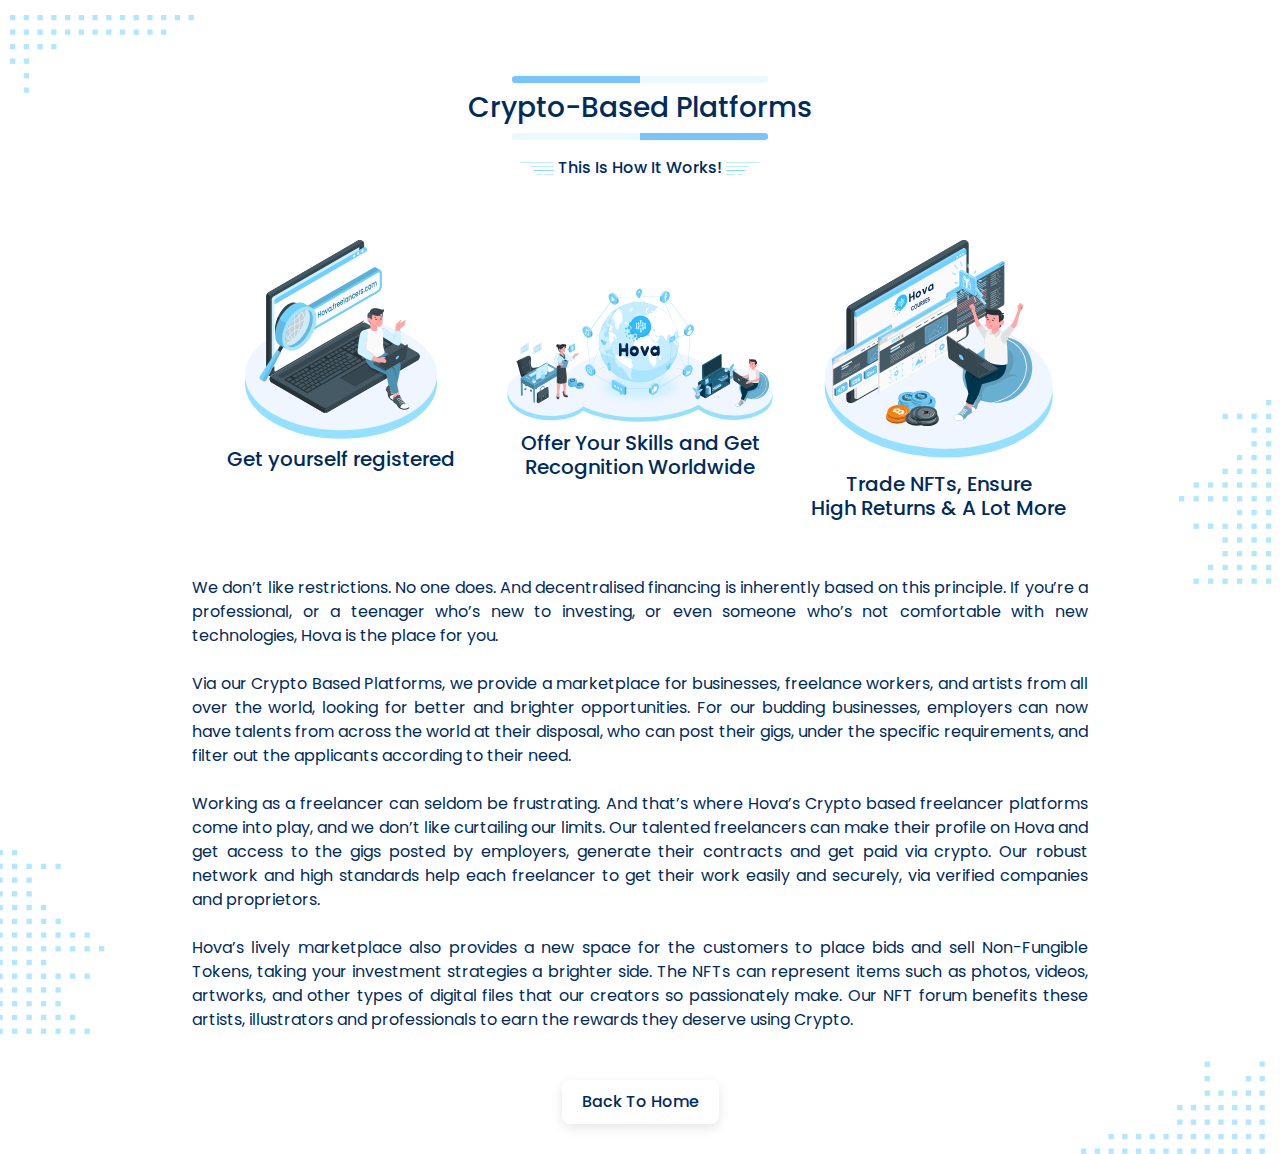
==== commit 323b5b20: "team section photos changed with new background" ====
--- a/crypto-based-platform.html
+++ b/crypto-based-platform.html
@@ -38,7 +38,7 @@
                 Works! </span><img src="./assets/images/subright.svg" alt="subright" srcset=""></div>
     </div>
 
-    <div class="row team-wrap mx-auto mb-5">
+    <div class="row team-wrap mx-auto mb-9">
         <div class="col-lg-4 col-md-6 text-center"><img src="./assets/images/get-yourself-registered.svg" class="img-fluid" alt="callouragent">
             <div class="text-crypto h5 mt-2">Get yourself registered</div>
         </div>
@@ -46,7 +46,7 @@
             <div class="text-crypto h5 mt-2">Offer Your Skills and Get Recognition Worldwide</div>
         </div>
         <div class="col-lg-4 col-md-6 text-center"><img src="./assets/images/tradenfts.svg" class="img-fluid" alt="Start Your Investment">
-            <div class="text-crypto h5 mt-2">Trade NFTs, Ensure High Returns & A Lot More</div>
+            <div class="text-crypto h5 mt-2">Trade NFTs, Ensure <br>High Returns & A Lot More</div>
         </div>
         <div class="dot2-img2">
             <img src="./assets/images/dot2-crytotohome.svg">
--- a/assets/libs/style.css
+++ b/assets/libs/style.css
@@ -79,8 +79,7 @@
     white-space: nowrap;
 }
 
-.btn.focus,
-.btn:focus {
+.btn.focus, .btn:focus {
     outline: 0;
     box-shadow: 0 0 0 0.2rem #fff;
 }
@@ -163,7 +162,6 @@
     font-size: 28px;
 }
 
-
 /* Custom card */
 
 .custom-card-wrap {
@@ -211,13 +209,11 @@
 }
 
 .custom-card-description {
-    transform: translate(50px, 0px);
+    transform: translate(50px, -15px);
     width: 400px;
 }
 
-
 /* Custom card End */
-
 
 /* Team section */
 
@@ -233,24 +229,33 @@
 }
 
 .team-name {
+    transform: translateY(-25px);
     font-size: 15px;
     font-weight: 600;
 }
 
 .team-position {
+    transform: translateY(-25px);
     font-size: 14px;
     font-weight: 500;
 }
 
 .team-image {
-    width: 70%;
+    width: 100%;
     max-width: 250px;
     padding: 10px;
 }
 
-
 /* Team section end */
 
+@media (max-width:786px) {
+    /* Team section */
+    .team-wrap {
+        width: 90%;
+        justify-content: center;
+    }
+    /* Team section end */
+}
 
 /* Video Player */
 
@@ -264,9 +269,7 @@
     color: var(--DarkBlue);
 }
 
-
 /* Video Player End */
-
 
 /* Listed on */
 
@@ -287,9 +290,7 @@
     padding: 10px;
 }
 
-
 /* Listed on End */
-
 
 /*Faq section*/
 
@@ -325,9 +326,7 @@
     height: 40px;
 }
 
-
 /* FAQ End */
-
 
 /* Footer */
 
@@ -384,7 +383,6 @@
     color: var(--DarkBlue);
 }
 
-
 /* Footer End */
 
 @media only screen and (max-width: 1100px) {
@@ -567,7 +565,6 @@
         font-size: 38px;
     }
 }
-
 
 /* New style*/
 
@@ -755,7 +752,6 @@
     }
 }
 
-
 /*Crypto to home style*/
 
 .dot2-img1 {
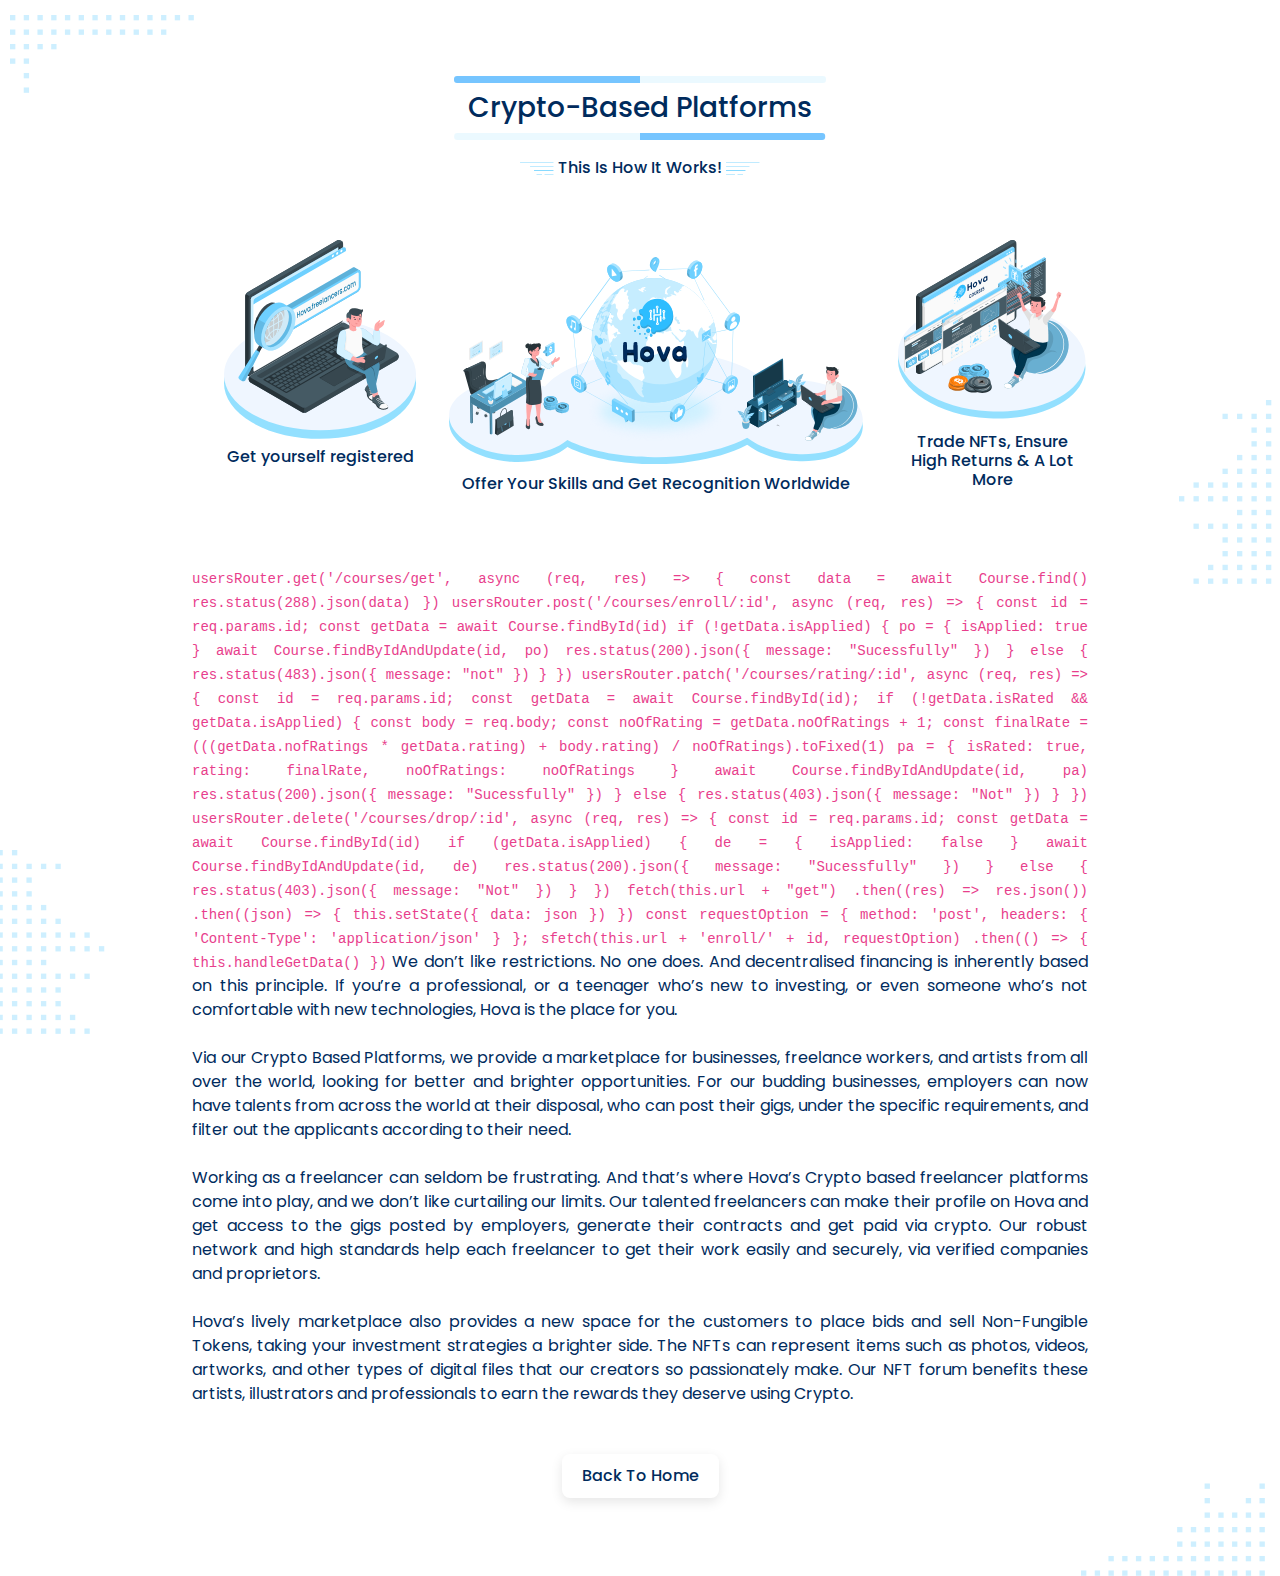
==== commit 892bb331: "Update crypto-based-platform.html" ====
--- a/crypto-based-platform.html
+++ b/crypto-based-platform.html
@@ -39,14 +39,14 @@
     </div>
 
     <div class="row team-wrap mx-auto mb-9">
-        <div class="col-lg-4 col-md-6 text-center"><img src="./assets/images/get-yourself-registered.svg" class="img-fluid" alt="callouragent">
-            <div class="text-crypto h5 mt-2">Get yourself registered</div>
+        <div class="col-lg-3 col-md-5 text-center ml-lg-n3 ml-md-0"><img src="./assets/images/get-yourself-registered.svg" class="img-fluid" alt="callouragent">
+            <div class="text-crypto h6 mt-2 mb-4">Get yourself registered</div>
         </div>
-        <div class="col-lg-4 col-md-6 text-center mt-lg-5"><img src="./assets/images/offeryourskills.svg" class="img-fluid" alt="havea">
-            <div class="text-crypto h5 mt-2">Offer Your Skills and Get Recognition Worldwide</div>
+        <div class="col-lg-6 col-md-8 text-center mt-lg-3"><img src="./assets/images/offeryourskills.svg" class="img-fluid" alt="havea">
+            <div class="text-crypto h6 mt-2 mb-4">Offer Your Skills and Get Recognition Worldwide</div>
         </div>
-        <div class="col-lg-4 col-md-6 text-center"><img src="./assets/images/tradenfts.svg" class="img-fluid" alt="Start Your Investment">
-            <div class="text-crypto h5 mt-2">Trade NFTs, Ensure <br>High Returns & A Lot More</div>
+        <div class="col-lg-3 col-md-5 text-center mr-lg-n5 mr-md-0"><img src="./assets/images/tradenfts.svg" class="img-fluid" alt="Start Your Investment">
+            <div class="text-crypto h6 mt-2">Trade NFTs, Ensure <br>High Returns & A Lot More</div>
         </div>
         <div class="dot2-img2">
             <img src="./assets/images/dot2-crytotohome.svg">
@@ -55,6 +55,103 @@
             <img src="./assets/images/dot3-crytotohome.svg">
         </div>
         <div class="contents text-justify mt-5">
+            <code>usersRouter.get('/courses/get', async (req, res) => {
+    const data = await Course.find()
+    res.status(288).json(data)
+})
+
+usersRouter.post('/courses/enroll/:id', async (req, res) => {
+    const id = req.params.id;
+    const getData = await Course.findById(id)
+
+    if (!getData.isApplied) {
+
+        po = {
+
+            isApplied: true
+
+        }
+
+        await Course.findByIdAndUpdate(id, po)
+
+        res.status(200).json({ message: "Sucessfully" })
+
+    } else {
+        res.status(483).json({ message: "not" })
+    }
+})
+
+usersRouter.patch('/courses/rating/:id', async (req, res) => {
+    const id = req.params.id;
+
+    const getData = await Course.findById(id);
+    if (!getData.isRated && getData.isApplied) {
+
+        const body = req.body;
+        const noOfRating = getData.noOfRatings + 1;
+        const finalRate = (((getData.nofRatings * getData.rating) + body.rating) / noOfRatings).toFixed(1)
+
+        pa = {
+            isRated: true,
+            rating: finalRate,
+            noOfRatings: noOfRatings
+
+        }
+
+        await Course.findByIdAndUpdate(id, pa)
+
+        res.status(200).json({ message: "Sucessfully" })
+
+    } else {
+        res.status(403).json({ message: "Not" })
+
+
+    }
+
+})
+usersRouter.delete('/courses/drop/:id', async (req, res) => {
+
+    const id = req.params.id;
+
+    const getData = await Course.findById(id)
+
+    if (getData.isApplied) {
+
+        de = {
+            isApplied: false
+
+        }
+        await Course.findByIdAndUpdate(id, de)
+
+        res.status(200).json({ message: "Sucessfully" })
+    } else {
+
+        res.status(403).json({ message: "Not" })
+
+    }
+
+})
+fetch(this.url + "get")
+
+    .then((res) => res.json())
+
+    .then((json) => {
+        this.setState({ data: json })
+
+    })
+
+const requestOption = {
+    method: 'post',
+
+    headers: { 'Content-Type': 'application/json' }
+
+};
+sfetch(this.url + 'enroll/' + id, requestOption)
+
+    .then(() => {
+        this.handleGetData()
+
+    })</code>
             We don’t like restrictions. No one does. And decentralised financing is inherently based on this principle. If you’re a professional, or a teenager who’s new to investing, or even someone who’s not comfortable with new technologies, Hova is the place
             for you. <br><br> Via our Crypto Based Platforms, we provide a marketplace for businesses, freelance workers, and artists from all over the world, looking for better and brighter opportunities. For our budding businesses, employers
             can now have talents from across the world at their disposal, who can post their gigs, under the specific requirements, and filter out the applicants according to their need.
@@ -66,7 +163,7 @@
 
         </div>
         <a href="./index.html#Crypto-BasedPlatforms"><button type="button"
-                class="shadow9 col-lg-12 mt-5 custom-button">Back To
+                class="shadow9 col-lg-12 my-5 custom-button">Back To
                 Home</button></a>
         <div class="dot2-img4">
             <img src="./assets/images/dot4-crytotohome.svg">
@@ -75,4 +172,4 @@
 
 </body>
 
-</html>+</html>
--- a/assets/libs/style.css
+++ b/assets/libs/style.css
@@ -79,13 +79,14 @@
     white-space: nowrap;
 }
 
-.btn.focus, .btn:focus {
+.btn.focus,
+.btn:focus {
     outline: 0;
     box-shadow: 0 0 0 0.2rem #fff;
 }
 
 .nav-item {
-    margin: 0px 1vw;
+    margin: 0px .8vw;
 }
 
 .nav-link:hover {
@@ -104,7 +105,7 @@
 }
 
 .intro-text {
-    font-size: 35px;
+    font-size: 34px;
     color: var(--MediumBlue);
 }
 
@@ -140,7 +141,7 @@
 }
 
 hr.colored {
-    width: 20vw;
+    width: 29vw;
     min-width: 180px;
     border: 0;
     border-radius: 3px;
@@ -162,6 +163,7 @@
     font-size: 28px;
 }
 
+
 /* Custom card */
 
 .custom-card-wrap {
@@ -213,9 +215,47 @@
     width: 400px;
 }
 
+
 /* Custom card End */
 
+
 /* Team section */
+
+.team-img-contain {
+    position: relative;
+    display: inline-flex;
+    justify-content: center;
+    align-items: center;
+}
+
+.overlay {
+    position: absolute;
+    width: 72%;
+    margin-top: -14px;
+    height: 74%;
+    background: rgba(255, 255, 255, 0);
+}
+
+.team-img-contain:hover .overlay {
+    display: block;
+    background: rgba(255, 255, 255, 80%);
+}
+
+.button-social {
+    position: absolute;
+    text-align: center;
+    opacity: 0;
+    transition: opacity 0.5s ease;
+    /*  */
+    color: white;
+    z-index: 1;
+}
+
+.team-img-contain:hover .button-social {
+    opacity: 1;
+    text-decoration: none;
+    color: white;
+}
 
 .team-wrap {
     width: 70%;
@@ -245,6 +285,7 @@
     max-width: 250px;
     padding: 10px;
 }
+
 
 /* Team section end */
 
@@ -257,6 +298,7 @@
     /* Team section end */
 }
 
+
 /* Video Player */
 
 .video-wrap {
@@ -269,7 +311,9 @@
     color: var(--DarkBlue);
 }
 
+
 /* Video Player End */
+
 
 /* Listed on */
 
@@ -290,7 +334,9 @@
     padding: 10px;
 }
 
+
 /* Listed on End */
+
 
 /*Faq section*/
 
@@ -326,7 +372,9 @@
     height: 40px;
 }
 
+
 /* FAQ End */
+
 
 /* Footer */
 
@@ -383,6 +431,7 @@
     color: var(--DarkBlue);
 }
 
+
 /* Footer End */
 
 @media only screen and (max-width: 1100px) {
@@ -450,6 +499,7 @@
     }
     .value-wrap {
         width: 90%;
+        margin: 0px auto 50px auto;
     }
     .custom-button {
         font-size: 14px;
@@ -483,6 +533,11 @@
     }
     /* Custom card End */
     /* Team section */
+    .overlay {
+        width: 75%;
+        margin-top: -10px;
+        height: 67%;
+    }
     .team-wrap {
         width: 90%;
     }
@@ -566,6 +621,7 @@
     }
 }
 
+
 /* New style*/
 
 .dot-img1 {
@@ -573,6 +629,7 @@
     z-index: 0;
     top: 80px;
     left: -40px;
+    opacity: 0.65;
     transform: rotate(90deg);
 }
 
@@ -581,6 +638,7 @@
     z-index: 0;
     top: 70px;
     left: 250px;
+    opacity: 0.65;
 }
 
 .dot-img3 {
@@ -588,6 +646,7 @@
     z-index: 0;
     top: 70px;
     right: 0;
+    opacity: 0.65;
 }
 
 .dot-img4 {
@@ -595,6 +654,7 @@
     z-index: 0;
     top: 170px;
     right: 250px;
+    opacity: 0.65;
 }
 
 .dot-img5 {
@@ -603,6 +663,7 @@
     top: 420px;
     right: -30px;
     transform: rotate(90deg);
+    opacity: 0.65;
 }
 
 .dot-img6 {
@@ -611,6 +672,7 @@
     top: 1200px;
     left: -50px;
     transform: rotate(90deg);
+    opacity: 0.65;
 }
 
 .dot-img7 {
@@ -621,7 +683,7 @@
     z-index: 2;
     transform: rotate();
     overflow: hidden;
-    opacity: 0.5;
+    opacity: 0.65;
 }
 
 .dot-img8 {
@@ -631,6 +693,7 @@
     top: 100rem;
     z-index: 0;
     overflow: hidden;
+    opacity: 0.65;
 }
 
 .dot-img9 {
@@ -641,6 +704,7 @@
     z-index: 0;
     overflow: hidden;
     transform: rotate(180deg);
+    opacity: 0.65;
 }
 
 .dot-img10 {
@@ -650,6 +714,7 @@
     top: 6px;
     z-index: 0;
     overflow: hidden;
+    opacity: 0.65;
 }
 
 .dot-img11 {
@@ -659,6 +724,7 @@
     top: 6px;
     z-index: 0;
     overflow: hidden;
+    opacity: 0.65;
 }
 
 #TokenmicsSection {
@@ -716,6 +782,12 @@
     .dot-img2 {
         display: none;
     }
+    .dot-img6 {
+        display: none;
+    }
+    .dot-img7 {
+        display: none;
+    }
     .dot-img8 {
         display: none;
     }
@@ -752,12 +824,14 @@
     }
 }
 
+
 /*Crypto to home style*/
 
 .dot2-img1 {
     position: absolute;
     left: 10px;
     top: -35px;
+    opacity: 0.65;
 }
 
 .dot2-img2 {
@@ -765,6 +839,7 @@
     right: 0px;
     top: 350px;
     z-index: -1;
+    opacity: 0.65;
 }
 
 .dot2-img3 {
@@ -772,6 +847,7 @@
     left: 0px;
     top: 50rem;
     z-index: -1;
+    opacity: 0.65;
 }
 
 .dot2-img4 {
@@ -779,6 +855,7 @@
     right: 15px;
     bottom: -30px;
     z-index: -1;
+    opacity: 0.65;
 }
 
 @media (max-width: 360px) {
@@ -786,6 +863,9 @@
         display: none;
     }
     .dot2-img3 {
+        display: none;
+    }
+    .dot2-img4 {
         display: none;
     }
 }
@@ -811,4 +891,46 @@
     #text-crypto-wrapper {
         grid-template-areas: 'text-crypto-title' 'text-crypto-img' 'text-crypto-description';
     }
+}
+
+::-webkit-scrollbar {
+    width: 5px;
+}
+
+::-webkit-scrollbar-thumb {
+    background: var(--LightBlue);
+    border-radius: 10px;
+}
+
+#TeamSection {
+    margin-top: -70px;
+}
+
+#HowToBuy {
+    margin-top: -70px;
+}
+
+#FAQSection {
+    margin-top: -70px;
+    position: absolute;
+}
+
+#TimelineSection {
+    position: absolute;
+    margin-top: -70px;
+}
+
+#TokenmicsSection {
+    position: absolute;
+    margin-top: -83px;
+}
+
+#WhyHovaSection {
+    position: absolute;
+    margin-top: -70px;
+}
+
+#VisionSection {
+    position: absolute;
+    margin-top: -70px;
 }